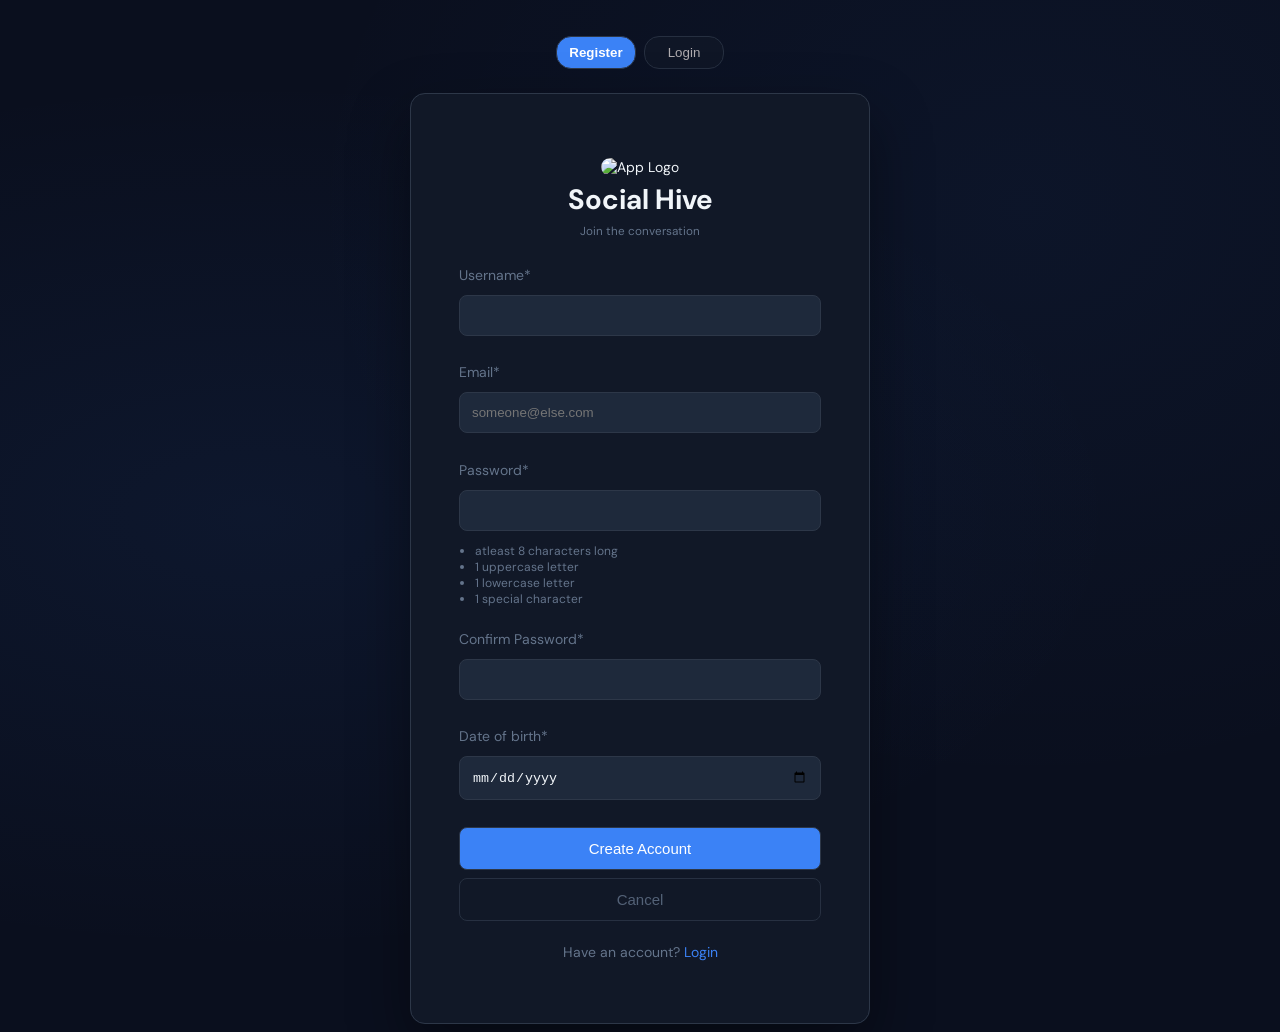
==== social-media-app/auth/register.html @ d266ca7d "so-far" ====
<!doctype html>
<html lang="en">
  <head>
    <meta charset="UTF-8" />
    <meta name="viewport" content="width=device-width, initial-scale=1.0" />
    <link rel="stylesheet" href="../css/style.css" />
    <title>Document</title>
  </head>
  <body>
    <main>
      <div class="register-login">
        <button class="active-page">Register</button>
        <a href="login.html"> <button class="inactive-page">Login</button></a>
      </div>
      <div class="registration-form">
        <form class="registration-form" id="registration-form">
          <fieldset>
            <div class="register-text-logo">
              <img
                class="fit-picture"
                src="/assets/images/bee-logo.png"
                alt="App Logo"
              />
              <h1>Social Hive</h1>
              <small>Join the conversation</small>
            </div>
            <label for="username">Username* </label>
            <input
              type="text"
              id="username"
              name="username"
              aria-required="true"
              required
            />
            <span id="username-error"></span>
            <label for="email">Email* </label>
            <input
              type="email"
              id="email"
              name="email"
              placeholder="someone@else.com"
              aria-required="true"
              required
            />
            <span id="email-error"></span>
            <label for="password">Password* </label>
            <div class="password-with-requirements">
              <input
                type="password"
                id="password"
                name="password"
                aria-required="true"
                required
              />
              <span id="password-error"></span>
              <ul>
                <li>atleast 8 characters long</li>
                <li>1 uppercase letter</li>
                <li>1 lowercase letter</li>
                <li>1 special character</li>
              </ul>
            </div>
            <label for="password-confirm">Confirm Password* </label>
            <input
              type="password"
              id="password-confirm"
              name="passwordConfirm"
              aria-required="true"
              required
            />
            <span id="password-confirm-error"></span>
            <label for="birth-date">Date of birth* </label>
            <input
              type="date"
              id="birth-date"
              name="birthDate"
              aria-required="true"
              required
            />
            <span id="birth-date-error"></span>
            <div class="register-buttons-question">
              <button type="submit" class="create-button">
                Create Account
              </button>
              <button type="reset" class="cancel-button">Cancel</button>
              <p>
                Have an account?
                <a href="login.html">Login</a>
              </p>
            </div>
          </fieldset>
        </form>
      </div>
    </main>
    <script src="/utils/storage.js"></script>
    <script src="/auth/auth.js"></script>
  </body>
</html>
---- social-media-app/css/style.css ----
@import url("https://fonts.googleapis.com/css2?family=DM+Sans:wght@300;400;500;600&display=swap");

:root {
    --bg-primary : #0a0f1e;
    --bg-surface: #111827;
    --bg-input: #1e293b;
    --accent: #3b82f6;
    --accent-hover: #2563eb;
    --text-primary: #f1f5f9;
    --text-muted: #64748b;
    --border: #2d3748;
    --error: #ef4444;
    --radius: 8px;
}

@keyframes fadeUp {
    from { opacity: 0; transform: translateY(16px);}
    to {opacity: 1; transform: translateY(0);}

}

body {
    background: var(--bg-primary);
    background-image: radial-gradient(ellipse at 20% 50%, rgba(59, 130, 246, 0.07) 0%, transparent 60%),
                      radial-gradient(ellipse at 80% 20%, rgba(59, 130, 246, 0.05) 0%, transparent 50%);
    min-height: 100vh;
    font-size: 14px;
}

main {
    padding: 1rem 3rem 0rem 3rem;
    margin: 1rem 22rem 0rem 22rem;
    font-family: 'DM Sans', sans-serif;
    color: var(--text-primary);
}

#registration-form > fieldset , #login-form > fieldset{
    display: flex;
    flex-direction: column;
    padding: 3rem;
    padding-top: 3rem;
    padding-bottom: 3rem;
    gap: 0.7rem;
    box-sizing: border-box;
    border: 1px solid var(--border);
    border-radius: 15px;
    box-shadow: 0 25px 60px rgba(0, 0, 0, 0.4);
    background-color: var(--bg-surface);
    animation: fadeUp 0.5s ease forwards;
}

fieldset label {
    color: var(--text-muted);
}

fieldset input, .password-with-requirements input {
    width: 100%;
    padding: 0.75rem 0.75rem;
    box-sizing: border-box;
    background-color: var(--bg-input);
    border: 1px solid var(--border);
    border-radius: var(--radius);
    color: var(--text-primary);
}

.password-with-requirements {
    width: 100%;
}


.password-with-requirements ul {
    width: 100%;
    padding-left: 1rem;
    color: var(--text-muted);
    font-size: 12px;
}

.register-text-logo h1, .login-text-logo h1{
    margin: 0;
}

.register-text-logo small, .login-text-logo small{
    color: var(--text-muted);
}


.register-text-logo img, .login-text-logo img{
    max-height: 70px;
    border-radius: 10px;
}

.register-text-logo, .login-text-logo{
    display: flex;
    flex-direction: column;
    align-items: center;
    gap: 0.3rem;  
    padding: 1rem;
}

.register-buttons-question, .login-button-question {
    width: 100%;
    display: flex;
    flex-direction: column;
    align-items: center;
    gap: 0.5rem;
}
.register-buttons-question p, .login-button-question > p {
   color: var(--text-muted);
}

.register-buttons-question a, .login-button-question a {
    color: var(--accent);
    text-decoration: none;
}

.register-buttons-question > button , #login-button{
    width: 100%;
    border-radius: var(--radius);
    font-size: 15px;
    padding-top: 0.75rem;
    padding-bottom: 0.75rem;
    transition: background-color 0.4s, border-color 0.4s, color 0.4s;
}


.create-button, #login-button {
    color: white;
    font-weight: 500;
    background-color: var(--accent);
    border: 1px solid var(--border);
}

.create-button:hover {
    background-color: var(--accent-hover);
}


.cancel-button {
    color: var(--text-muted);
    font-weight: 200;
    opacity: 80%;
    background-color: var(--bg-surface);
    border: 1px solid var(--border);
}

.cancel-button:hover {
    color: white;
    border-color: white;
}

.register-login {
    display: flex;
    justify-content: center;
}

.register-login button {
    width: 5rem;
    padding: 0.5rem;
    margin: 0.25rem;
    margin-bottom: 1.5rem;
    border: 1px solid var(--border);
    border-radius: 15px;
}

.active-page {
    color: white;
    font-weight: 600;
    background-color: var(--accent);
    box-sizing: border-box;
    border: 1px solid var(--accent);
    border-color: white;
}

.inactive-page {
    color: rgb(216, 210, 210);
    font-weight: 300;
    opacity: 80%;
    background-color: var(--bg-surface);
    box-sizing: border-box;
}

span[id$="-error"] {
    display: block;
    margin-top: 0.3rem;
    font-size: 12px;
    color: var(--error);
}
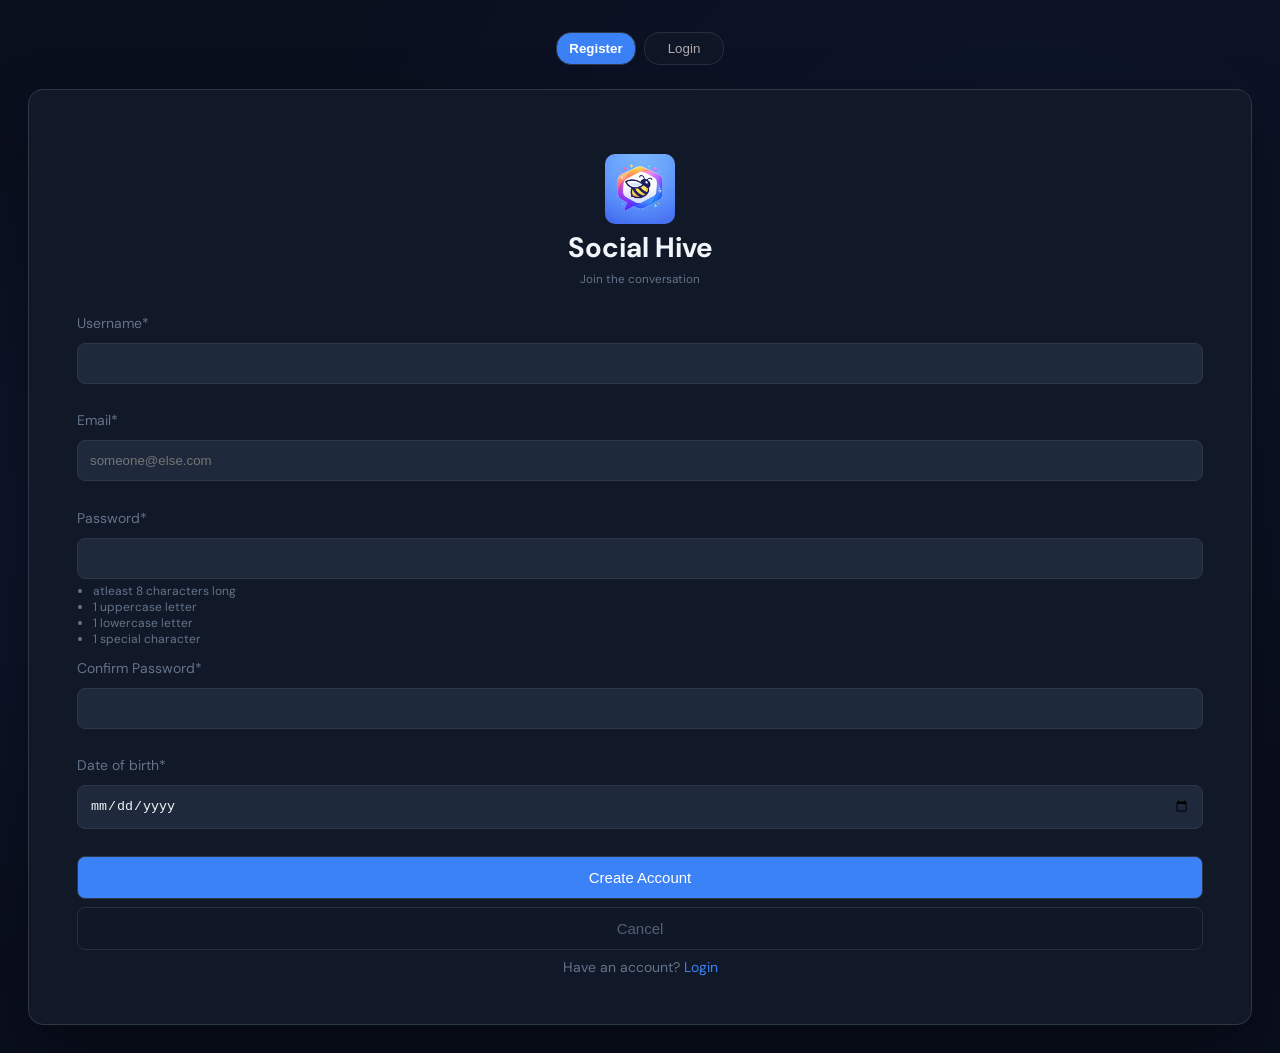
==== commit 2b9f0e3a: "profile UI done + profile.js done (update profile) + css updated" ====
--- a/social-media-app/auth/register.html
+++ b/social-media-app/auth/register.html
@@ -4,7 +4,7 @@
     <meta charset="UTF-8" />
     <meta name="viewport" content="width=device-width, initial-scale=1.0" />
     <link rel="stylesheet" href="../css/style.css" />
-    <title>Document</title>
+    <title>Register</title>
   </head>
   <body>
     <main>
@@ -18,7 +18,7 @@
             <div class="register-text-logo">
               <img
                 class="fit-picture"
-                src="/assets/images/bee-logo.png"
+                src="../assets/images/bee-logo.png"
                 alt="App Logo"
               />
               <h1>Social Hive</h1>
@@ -92,7 +92,7 @@
         </form>
       </div>
     </main>
-    <script src="/utils/storage.js"></script>
-    <script src="/auth/auth.js"></script>
+    <script src="../utils/storage.js"></script>
+    <script src="../auth/auth.js"></script>
   </body>
 </html>
--- a/social-media-app/css/style.css
+++ b/social-media-app/css/style.css
@@ -1,7 +1,7 @@
 @import url("https://fonts.googleapis.com/css2?family=DM+Sans:wght@300;400;500;600&display=swap");
 
 :root {
-    --bg-primary : #0a0f1e;
+    --bg-primary: #0a0f1e;
     --bg-surface: #111827;
     --bg-input: #1e293b;
     --accent: #3b82f6;
@@ -14,17 +14,31 @@
 }
 
 @keyframes fadeUp {
-    from { opacity: 0; transform: translateY(16px);}
-    to {opacity: 1; transform: translateY(0);}
-
+    from {
+        opacity: 0;
+        transform: translateY(16px);
+    }
+
+    to {
+        opacity: 1;
+        transform: translateY(0);
+    }
+
+}
+
+* {
+    margin: 0;
+    padding: 0;
+    box-sizing: border-box;
 }
 
 body {
     background: var(--bg-primary);
     background-image: radial-gradient(ellipse at 20% 50%, rgba(59, 130, 246, 0.07) 0%, transparent 60%),
-                      radial-gradient(ellipse at 80% 20%, rgba(59, 130, 246, 0.05) 0%, transparent 50%);
+        radial-gradient(ellipse at 80% 20%, rgba(59, 130, 246, 0.05) 0%, transparent 50%);
     min-height: 100vh;
     font-size: 14px;
+    padding: 0.75rem;
 }
 
 main {
@@ -34,7 +48,8 @@
     color: var(--text-primary);
 }
 
-#registration-form > fieldset , #login-form > fieldset{
+#registration-form>fieldset,
+#login-form>fieldset {
     display: flex;
     flex-direction: column;
     padding: 3rem;
@@ -53,7 +68,8 @@
     color: var(--text-muted);
 }
 
-fieldset input, .password-with-requirements input {
+fieldset input,
+.password-with-requirements input {
     width: 100%;
     padding: 0.75rem 0.75rem;
     box-sizing: border-box;
@@ -75,45 +91,57 @@
     font-size: 12px;
 }
 
-.register-text-logo h1, .login-text-logo h1{
+.register-text-logo h1,
+.login-text-logo h1 {
     margin: 0;
 }
 
-.register-text-logo small, .login-text-logo small{
-    color: var(--text-muted);
-}
-
-
-.register-text-logo img, .login-text-logo img{
+.register-text-logo small,
+.login-text-logo small,
+.welcome-container small,
+.welcome-container p {
+    color: var(--text-muted);
+}
+
+
+.register-text-logo img,
+.login-text-logo img {
     max-height: 70px;
     border-radius: 10px;
 }
 
-.register-text-logo, .login-text-logo{
-    display: flex;
-    flex-direction: column;
-    align-items: center;
-    gap: 0.3rem;  
+.register-text-logo,
+.login-text-logo {
+    display: flex;
+    flex-direction: column;
+    align-items: center;
+    gap: 0.3rem;
     padding: 1rem;
 }
 
-.register-buttons-question, .login-button-question {
+.register-buttons-question,
+.login-button-question {
     width: 100%;
     display: flex;
     flex-direction: column;
     align-items: center;
     gap: 0.5rem;
 }
-.register-buttons-question p, .login-button-question > p {
-   color: var(--text-muted);
-}
-
-.register-buttons-question a, .login-button-question a {
+
+.register-buttons-question p,
+.login-button-question>p {
+    color: var(--text-muted);
+}
+
+.register-buttons-question a,
+.login-button-question a {
     color: var(--accent);
     text-decoration: none;
 }
 
-.register-buttons-question > button , #login-button{
+.register-buttons-question>button,
+#login-button,
+#allset-button {
     width: 100%;
     border-radius: var(--radius);
     font-size: 15px;
@@ -123,14 +151,18 @@
 }
 
 
-.create-button, #login-button {
+.create-button,
+#login-button,
+#allset-button {
     color: white;
     font-weight: 500;
     background-color: var(--accent);
     border: 1px solid var(--border);
 }
 
-.create-button:hover {
+.create-button:hover,
+#login-button:hover,
+#allset-button:hover {
     background-color: var(--accent-hover);
 }
 
@@ -186,3 +218,851 @@
     color: var(--error);
 }
 
+.welcome-main {
+    margin: 4rem auto;
+    max-width: 420px;
+    padding: 2rem 2rem;
+}
+
+.welcome-container {
+    display: flex;
+    flex-direction: column;
+    align-items: center;
+    padding: 3rem;
+    padding-top: 3rem;
+    gap: 0.7rem;
+    box-sizing: border-box;
+    border: 1px solid var(--border);
+    border-radius: 15px;
+    box-shadow: 0 25px 60px rgba(0, 0, 0, 0.4);
+    background-color: var(--bg-surface);
+    animation: fadeUp 0.5s ease forwards;
+    margin-top: 2rem;
+    margin-bottom: 2rem;
+}
+
+.welcome-container h2 {
+    margin: 0;
+}
+
+
+.welcome-container p {
+    margin: 0;
+}
+
+
+.photo-wrapper {
+    position: relative;
+    width: 6rem;
+    height: 6rem;
+}
+
+#profile-photo {
+    width: 100%;
+    height: 100%;
+    border-radius: 50%;
+    object-fit: cover;
+    border: 2px solid var(--border);
+    display: block;
+}
+
+#set-profile-photo {
+    position: absolute;
+    bottom: 0;
+    right: 0;
+    width: 1.75rem;
+    height: 1.75rem;
+    color: white;
+    font-size: 20px;
+    font-weight: 500;
+    border-radius: 50%;
+    border: 1px solid black;
+    background-color: var(--accent);
+}
+
+
+
+/* Feed page*/
+
+.feed-main {
+    display: flex;
+    flex-direction: column;
+}
+
+.create-post {
+    background: #0f1a36;
+    border-radius: 20px;
+    padding: 1rem;
+    margin: 1rem;
+    border: 1px solid rgba(255, 255, 255, 0.05);
+}
+
+.top-row {
+    display: flex;
+    align-items: center;
+    gap: 0.75rem;
+}
+
+.avatar {
+    width: 42px;
+    height: 42px;
+    border-radius: 50%;
+    object-fit: cover;
+}
+
+.mind-input {
+    flex: 1;
+    background: transparent;
+    border: none;
+    outline: none;
+    resize: none;
+    color: #cbd5f5;
+    font-size: 0.95rem;
+    font-family: inherit;
+    padding-top: 0.3rem;
+}
+
+.mind-input::placeholder {
+    color: #7c89b6;
+}
+
+.bottom-row {
+    display: flex;
+    justify-content: space-between;
+    align-items: center;
+    margin-top: 0.9rem;
+    padding-top: 0.9rem;
+    border-top: 1px solid rgba(255, 255, 255, 0.06);
+}
+
+.image-icon {
+    color: #7c89b6;
+    font-size: 1.1rem;
+    cursor: pointer;
+}
+
+.post-btn {
+    background: #3b82f6;
+    color: white;
+    border: none;
+    border-radius: 999px;
+    padding: 0.5rem 1.3rem;
+    font-size: 0.9rem;
+    cursor: pointer;
+}
+
+.posts-feed {
+    margin: 1rem;
+}
+
+.post-card {
+    background: #0f1a36;
+    border-radius: 20px;
+    border: 1px solid rgba(255, 255, 255, 0.05);
+    overflow: hidden;
+    margin-bottom: 1rem;
+}
+
+.post-header {
+    display: flex;
+    justify-content: space-between;
+    align-items: flex-start;
+    padding: 1rem 1rem 0.75rem 1rem;
+}
+
+.post-user-info {
+    display: flex;
+    align-items: center;
+    gap: 0.75rem;
+}
+
+.post-avatar {
+    width: 46px;
+    height: 46px;
+    border-radius: 50%;
+    object-fit: cover;
+    flex-shrink: 0;
+}
+
+.post-meta {
+    display: flex;
+    flex-direction: column;
+}
+
+.post-name {
+    margin: 0;
+    color: white;
+    font-size: 1rem;
+    font-weight: 600;
+}
+
+.post-time {
+    margin: 0.2rem 0 0 0;
+    color: #7c89b6;
+    font-size: 0.85rem;
+}
+
+.delete-btn {
+    background: transparent;
+    border: none;
+    color: #7c89b6;
+    font-size: 1rem;
+    cursor: pointer;
+    padding: 0.25rem;
+}
+
+.post-body {
+    padding: 0 1rem 1rem 1rem;
+}
+
+.post-body p {
+    margin: 0;
+    color: white;
+    font-size: 0.98rem;
+    line-height: 1.6;
+}
+
+.post-actions {
+    display: flex;
+    gap: 1rem;
+    padding: 0.9rem 1rem;
+    border-top: 1px solid rgba(255, 255, 255, 0.05);
+}
+
+.action-btn {
+    background: transparent;
+    border: none;
+    color: #7c89b6;
+    font-size: 1.15rem;
+    cursor: pointer;
+    padding: 0;
+}
+
+
+/* Explore page*/
+
+.explore-page {
+    max-width: 800px;
+    margin: 2rem auto;
+    padding: 0 1rem 4rem;
+    color: var(--text-primary);
+}
+
+.explore-header {
+    margin-bottom: 1.5rem;
+}
+
+.explore-header h1 {
+    margin: 0;
+    font-size: 2rem;
+    color: var(--text-primary);
+}
+
+.explore-header p {
+    margin-top: 0.35rem;
+    color: var(--text-muted);
+    font-size: 0.95rem;
+}
+
+.explore-search {
+    margin-bottom: 1.5rem;
+}
+
+.explore-search input {
+    width: 100%;
+    padding: 0.9rem 1rem;
+    border-radius: var(--radius);
+    border: 1px solid var(--border);
+    background-color: var(--bg-input);
+    color: var(--text-primary);
+    font-size: 1rem;
+    outline: none;
+    box-sizing: border-box;
+}
+
+.explore-search input::placeholder {
+    color: var(--text-muted);
+}
+
+.explore-search input:focus {
+    border-color: var(--accent);
+}
+
+.users-list {
+    display: flex;
+    flex-direction: column;
+    gap: 1rem;
+}
+
+.user-card {
+    display: flex;
+    justify-content: space-between;
+    align-items: center;
+    gap: 1rem;
+    background-color: var(--bg-surface);
+    border: 1px solid var(--border);
+    border-radius: 16px;
+    padding: 1rem;
+}
+
+.user-card-left {
+    display: flex;
+    align-items: center;
+    gap: 0.9rem;
+    min-width: 0;
+}
+
+.user-avatar {
+    width: 60px;
+    height: 60px;
+    border-radius: 50%;
+    object-fit: cover;
+    flex-shrink: 0;
+}
+
+.user-info {
+    min-width: 0;
+}
+
+.user-name {
+    margin: 0;
+    font-size: 1rem;
+    font-weight: 700;
+    color: var(--text-primary);
+}
+
+.user-bio {
+    margin: 0.35rem 0 0;
+    color: var(--text-muted);
+    font-size: 0.92rem;
+    line-height: 1.4;
+}
+
+.follow-btn {
+    border: none;
+    border-radius: 999px;
+    padding: 0.75rem 1.2rem;
+    font-size: 0.95rem;
+    font-weight: 600;
+    cursor: pointer;
+    transition: 0.2s ease;
+    min-width: 110px;
+}
+
+.follow-btn.follow {
+    background-color: var(--accent);
+    color: var(--text-primary);
+}
+
+.follow-btn.follow:hover {
+    background-color: var(--accent-hover);
+}
+
+.follow-btn.following {
+    background-color: transparent;
+    color: var(--text-primary);
+    border: 1px solid var(--border);
+}
+
+.follow-btn.following:hover {
+    border-color: var(--error);
+    color: var(--error);
+}
+
+.nav-item i {
+    font-size: 1.2rem;
+    margin-bottom: 0.2rem;
+}
+
+.nav-item.active {
+    color: #3b82f6;
+}
+
+.post-image {
+    width: 100%;
+    border-radius: 10px;
+    margin-top: 10px;
+}
+
+/* Profile Page */
+
+.profile-page {
+    margin: auto;
+    padding: 1rem;
+    color: var(--text-primary);
+}
+
+.card {
+    background: rgba(17, 24, 39, 0.95);
+    border: 1px solid var(--border);
+    border-radius: var(--radius);
+    box-shadow: 0 25px 60px rgba(0, 0, 0, 0.28);
+    animation: fadeUp 0.45s ease forwards;
+}
+
+.profile-page {
+    display: grid;
+    gap: 1rem;
+}
+
+.profile-hero {
+    display: grid;
+    grid-template-columns: 1fr;
+    justify-items: center;
+    text-align: center;
+    padding: 1.25rem 1rem 1.1rem;
+    gap: 1.5rem;
+}
+
+.profile-hero-left {
+    display: flex;
+    justify-content: center;
+    width: 100%;
+}
+
+.profile-avatar-large {
+    width: 104px;
+    height: 104px;
+    object-fit: cover;
+    border-radius: 50%;
+    border: 3px solid var(--border);
+    background: var(--bg-input);
+}
+
+.profile-hero-right {
+    width: 100%;
+    display: flex;
+    flex-direction: column;
+    align-items: center;
+    gap: 0.85rem;
+}
+
+.profile-title-row {
+    width: 100%;
+    display: flex;
+    flex-direction: column;
+    align-items: center;
+    gap: 0.85rem;
+}
+
+.profile-title-row h1 {
+    font-size: 1.45rem;
+    line-height: 1.2;
+}
+
+.profile-bio {
+    font-size: 0.96rem;
+    line-height: 1.6;
+    margin: 0 auto;
+}
+
+.profile-header-actions {
+    width: 100%;
+    display: flex;
+    flex-direction: column;
+    gap: 0.65rem;
+    align-items: center;
+}
+
+.profile-stats {
+    width: 100%;
+    display: grid;
+    grid-template-columns: repeat(3, 1fr);
+    gap: 0.65rem;
+}
+
+.stat-box {
+    padding: 0.8rem 0.5rem;
+    border-radius: 12px;
+    gap: 0.5rem;
+    display: flex;
+    flex-direction: column;
+    align-items: center;
+    justify-content: center;
+    background: var(--bg-input);
+    border: 1px solid var(--border);
+    color: var(--text-primary);
+}
+
+.edit-btn,
+.logout-btn,
+.cancel-btn,
+.submit-btn {
+    border-radius: 12px;
+    padding: 0.5rem 0.75rem;
+    border: 1px solid var(--border);
+    cursor: pointer;
+    transition: 0.25s ease;
+    display: inline-flex;
+    align-items: center;
+    gap: 0.5rem;
+}
+
+.edit-btn, .submit-btn {
+    border-color: var(--accent);
+    background: var(--accent);
+    color: white;
+}
+
+.edit-btn:hover, .submit-btn:hover {
+    background: var(--accent-hover);
+}
+
+.logout-btn, .cancel-btn {
+    background: var(--bg-input);
+    color: var(--text-primary);
+}
+
+.logout-btn:hover, .cancel-btn:hover {
+    border-color: #4b5563;
+}
+
+.stat-box span {
+    font-size: 1.25rem;
+    font-weight: 700;
+}
+
+.stat-box small {
+    color: var(--text-muted);
+}
+
+.profile-posts-section {
+    padding: 1.25rem;
+}
+
+.section-header {
+    margin-bottom: 0.5rem;
+}
+.section-header h2 {
+    margin-bottom: 0.2rem;
+}
+
+.section-header p {
+    color: var(--text-muted);
+}
+
+.profile-posts-list {
+    display: grid;
+    gap: 1rem;
+}
+
+.profile-post-card {
+    background: var(--bg-input);
+    border: 1px solid var(--border);
+    border-radius: var(--radius);
+    padding: 1rem;
+    display: grid;
+    gap: 0.9rem;
+}
+
+.profile-post-top {
+    display: flex;
+    align-items: center;
+    justify-content: space-between;
+    gap: 1rem;
+}
+
+.profile-post-user {
+    display: flex;
+    align-items: center;
+    gap: 0.9rem;
+}
+
+.profile-post-user h3 {
+    font-size: 1rem;
+    margin-bottom: 0.2rem;
+}
+
+.profile-post-user p {
+    color: var(--text-muted);
+    font-size: 0.85rem;
+}
+
+.mini-avatar {
+    width: 44px;
+    height: 44px;
+    border-radius: 50%;
+    object-fit: cover;
+    border: 1px solid var(--border);
+    background: var(--bg-surface);
+}
+
+.delete-own-post-btn,
+.icon-btn {
+    border: 1px solid var(--border);
+    background: transparent;
+    color: var(--text-muted);
+    width: 42px;
+    height: 42px;
+    border-radius: 12px;
+    cursor: pointer;
+    transition: 0.25s ease;
+}
+
+.delete-own-post-btn:hover,
+.icon-btn:hover {
+    color: white;
+    border-color: #4b5563;
+}
+
+.profile-post-body p {
+    line-height: 1.7;
+    white-space: pre-wrap;
+    word-break: break-word;
+}
+
+.profile-post-image-wrap {
+    margin-top: 0.85rem;
+}
+
+.profile-post-image {
+    width: 100%;
+    max-height: 420px;
+    object-fit: cover;
+    border-radius: var(--radius);
+    border: 1px solid var(--border);
+}
+
+.profile-post-meta {
+    display: flex;
+    gap: 1rem;
+    flex-wrap: wrap;
+    color: var(--text-muted);
+}
+
+.empty-state-card {
+    background: var(--bg-input);
+    border: 1px dashed var(--border);
+    border-radius: 16px;
+    padding: 2rem 1rem;
+    text-align: center;
+    color: var(--text-muted);
+}
+
+.empty-state-card i {
+    font-size: 1.5rem;
+    margin-bottom: 0.75rem;
+    color: var(--accent);
+}
+
+/* Modal*/
+
+.modal-overlay {
+    position: fixed;
+    inset: 0;
+    background: rgba(2, 6, 23, 0.7);
+    display: flex;
+    align-items: center;
+    justify-content: center;
+    padding: 1rem;
+    z-index: 50;
+    font-family: 'DM Sans', sans-serif;
+}
+
+.hidden {
+    display: none;
+}
+
+.modal-card {
+    width: min(100%, 520px);
+    background: var(--bg-surface);
+    border: 1px solid var(--border);
+    border-radius: var(--radius);
+    box-shadow: 0 25px 60px rgba(0, 0, 0, 0.4);
+    padding: 1.5rem;
+    animation: fadeUp 0.25s ease forwards;
+}
+
+.modal-header {
+    color: var(--text-primary);
+    display: flex;
+    align-items: center;
+    justify-content: space-between;
+    margin-bottom: 1rem;
+}
+
+.edit-profile-form {
+    display: grid;
+    gap: 0.85rem;
+}
+
+.edit-profile-form label {
+    color: var(--text-muted);
+    font-weight: 800;
+    font-size: 0.9rem;
+}
+
+.edit-profile-form textarea,
+.edit-profile-form input[type="file"] {
+    width: 100%;
+    padding: 0.9rem;
+    border-radius: var(--radius);
+    border: 1px solid var(--border);
+    background: var(--bg-input);
+    color: var(--text-primary);
+    font-family: 'DM Sans', sans-serif;
+}
+
+.modal-preview-wrap {
+    display: flex;
+    justify-content: center;
+    margin-top: 0.4rem;
+}
+
+.edit-preview-image {
+    width: 110px;
+    height: 110px;
+    object-fit: cover;
+    border-radius: 50%;
+    border: 2px solid var(--border);
+    background: var(--bg-input);
+}
+
+.modal-actions {
+    display: flex;
+    justify-content: flex-end;
+    gap: 0.75rem;
+    margin-top: 0.4rem;
+}
+
+/* Bottom nav */
+
+.bottom-nav {
+    font-family: 'DM Sans', sans-serif;
+    position: fixed;
+    bottom: 0;
+    left: 0;
+    width: 100%;
+    background: #0f1a36;
+    border-top: 1px solid rgba(255, 255, 255, 0.05);
+    display: flex;
+    justify-content: space-around;
+    align-items: center;
+    padding: 0.6rem 0;
+}
+
+.nav-item {
+    text-decoration: none;
+    color: var(--text-muted);
+    display: flex;
+    flex-direction: column;
+    align-items: center;
+    gap: 0.3rem;
+    padding: 0.75rem 1.35rem;
+    border-radius: var(--radius);
+    transition: 0.25s ease;
+}
+
+.nav-item:hover {
+    color: white;
+    background: rgba(59, 130, 246, 0.08);
+}
+
+.nav-item.active {
+    color: white;
+    background: rgba(59, 130, 246, 0.16);
+    border: 1px solid rgba(59, 130, 246, 0.24);
+}
+
+@media (min-width: 768px) {
+    main {
+        margin: 0;
+        padding: 1rem;
+    }
+
+    .profile-page {
+        max-width: 980px;
+        margin: 0 auto 90px auto;
+        padding: 1rem;
+        font-family: 'DM Sans', sans-serif;
+        color: var(--text-primary);
+    }
+
+    .profile-hero {
+        grid-template-columns: 150px 1fr;
+        text-align: left;
+        justify-items: stretch;
+        padding: 1.25rem;
+        gap: 1.25rem;
+    }
+
+    .profile-avatar-large {
+        width: 130px;
+        height: 130px;
+    }
+
+    .profile-hero-right {
+        align-items: flex-start;
+    }
+
+    .profile-title-row {
+        display: flex;
+        flex-direction: row;
+        justify-content: space-between;
+        align-items: flex-start;
+    }
+
+    .profile-header-actions {
+        flex-direction: row;
+        width: auto;
+    }
+
+   .edit-btn, .logout-btn {
+        width: auto;
+    }
+
+    .profile-title-row h1 {
+        font-size: 1.8rem;
+    }
+
+    .profile-bio {
+        margin: 0;
+        max-width: 100%;
+    }
+
+    .profile-stats {
+        grid-template-columns: repeat(3, minmax(90px, 1fr));
+        gap: 0.85rem;
+    }
+}
+
+
+@media (max-width: 768px) {
+    main {
+        margin: 1rem;
+    }
+
+    .welcome-main {
+        margin: 4rem auto;
+        padding: 1rem;
+    }
+}
+
+@media (max-width: 480px) {
+    body {
+        background-color: var(--bg-surface);
+    }
+
+    main {
+        margin: 0;
+        padding: 0rem 0.25rem 0rem 0.25rem;
+    }
+
+    .welcome-main {
+        margin: 6rem auto;
+        padding: 4rem 1rem;
+    }
+
+    .register-login {
+        background-color: var(--bg-surface);
+        padding: 0.75rem;
+        width: 100%;
+    }
+
+    #registration-form>fieldset,
+    #login-form>fieldset {
+        padding-left: 2rem;
+        padding-right: 2rem;
+    }
+
+}
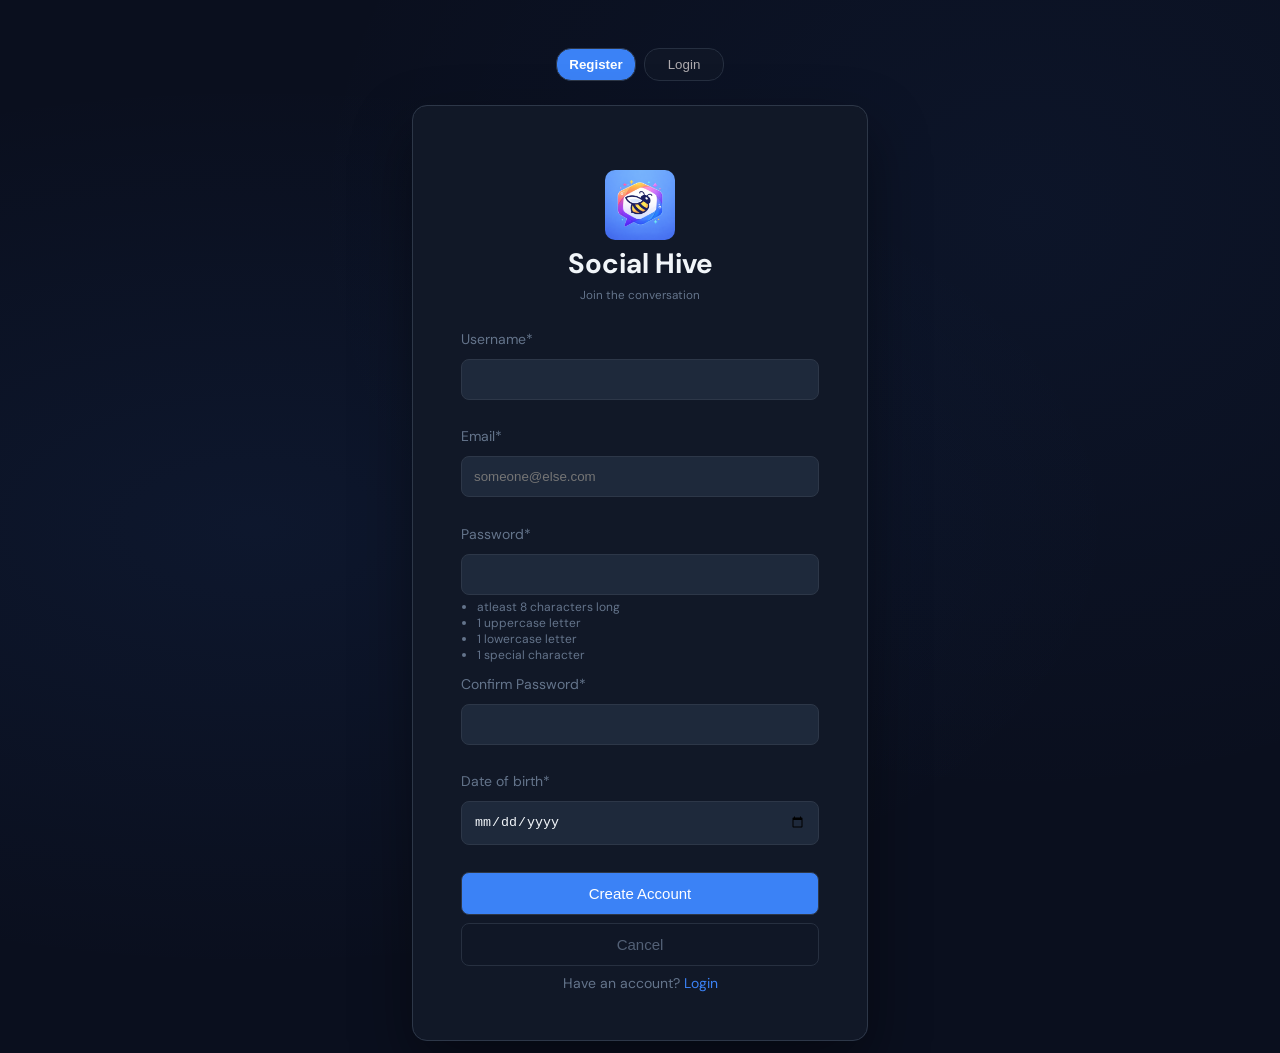
==== commit f6bf8e7d: "Finished Post details page and adding comments" ====
--- a/social-media-app/auth/register.html
+++ b/social-media-app/auth/register.html
@@ -4,7 +4,7 @@
     <meta charset="UTF-8" />
     <meta name="viewport" content="width=device-width, initial-scale=1.0" />
     <link rel="stylesheet" href="../css/style.css" />
-    <title>Register</title>
+    <title>Document</title>
   </head>
   <body>
     <main>
@@ -93,6 +93,6 @@
       </div>
     </main>
     <script src="../utils/storage.js"></script>
-    <script src="../auth/auth.js"></script>
+    <script src="./auth.js"></script>
   </body>
 </html>
--- a/social-media-app/css/style.css
+++ b/social-media-app/css/style.css
@@ -1,7 +1,7 @@
 @import url("https://fonts.googleapis.com/css2?family=DM+Sans:wght@300;400;500;600&display=swap");
 
 :root {
-    --bg-primary: #0a0f1e;
+    --bg-primary : #0a0f1e;
     --bg-surface: #111827;
     --bg-input: #1e293b;
     --accent: #3b82f6;
@@ -14,15 +14,8 @@
 }
 
 @keyframes fadeUp {
-    from {
-        opacity: 0;
-        transform: translateY(16px);
-    }
-
-    to {
-        opacity: 1;
-        transform: translateY(0);
-    }
+    from { opacity: 0; transform: translateY(16px);}
+    to {opacity: 1; transform: translateY(0);}
 
 }
 
@@ -35,7 +28,7 @@
 body {
     background: var(--bg-primary);
     background-image: radial-gradient(ellipse at 20% 50%, rgba(59, 130, 246, 0.07) 0%, transparent 60%),
-        radial-gradient(ellipse at 80% 20%, rgba(59, 130, 246, 0.05) 0%, transparent 50%);
+                      radial-gradient(ellipse at 80% 20%, rgba(59, 130, 246, 0.05) 0%, transparent 50%);
     min-height: 100vh;
     font-size: 14px;
     padding: 0.75rem;
@@ -48,8 +41,7 @@
     color: var(--text-primary);
 }
 
-#registration-form>fieldset,
-#login-form>fieldset {
+#registration-form > fieldset , #login-form > fieldset{
     display: flex;
     flex-direction: column;
     padding: 3rem;
@@ -68,8 +60,7 @@
     color: var(--text-muted);
 }
 
-fieldset input,
-.password-with-requirements input {
+fieldset input, .password-with-requirements input {
     width: 100%;
     padding: 0.75rem 0.75rem;
     box-sizing: border-box;
@@ -91,57 +82,45 @@
     font-size: 12px;
 }
 
-.register-text-logo h1,
-.login-text-logo h1 {
+.register-text-logo h1, .login-text-logo h1{
     margin: 0;
 }
 
-.register-text-logo small,
-.login-text-logo small,
-.welcome-container small,
-.welcome-container p {
+.register-text-logo small, .login-text-logo small, .welcome-container small, .welcome-container p{
     color: var(--text-muted);
 }
 
 
-.register-text-logo img,
-.login-text-logo img {
+.register-text-logo img, .login-text-logo img{
     max-height: 70px;
     border-radius: 10px;
 }
 
-.register-text-logo,
-.login-text-logo {
+.register-text-logo, .login-text-logo{
     display: flex;
     flex-direction: column;
     align-items: center;
-    gap: 0.3rem;
+    gap: 0.3rem;  
     padding: 1rem;
 }
 
-.register-buttons-question,
-.login-button-question {
+.register-buttons-question, .login-button-question {
     width: 100%;
     display: flex;
     flex-direction: column;
     align-items: center;
     gap: 0.5rem;
 }
-
-.register-buttons-question p,
-.login-button-question>p {
-    color: var(--text-muted);
-}
-
-.register-buttons-question a,
-.login-button-question a {
+.register-buttons-question p, .login-button-question > p {
+   color: var(--text-muted);
+}
+
+.register-buttons-question a, .login-button-question a {
     color: var(--accent);
     text-decoration: none;
 }
 
-.register-buttons-question>button,
-#login-button,
-#allset-button {
+.register-buttons-question > button , #login-button, #allset-button{
     width: 100%;
     border-radius: var(--radius);
     font-size: 15px;
@@ -151,18 +130,14 @@
 }
 
 
-.create-button,
-#login-button,
-#allset-button {
+.create-button, #login-button, #allset-button {
     color: white;
     font-weight: 500;
     background-color: var(--accent);
     border: 1px solid var(--border);
 }
 
-.create-button:hover,
-#login-button:hover,
-#allset-button:hover {
+.create-button:hover, #login-button:hover, #allset-button:hover {
     background-color: var(--accent-hover);
 }
 
@@ -284,158 +259,191 @@
 
 /* Feed page*/
 
-.feed-main {
+.feed-main{
     display: flex;
     flex-direction: column;
 }
-
 .create-post {
-    background: #0f1a36;
-    border-radius: 20px;
-    padding: 1rem;
-    margin: 1rem;
-    border: 1px solid rgba(255, 255, 255, 0.05);
+  background: #0f1a36;
+  border-radius: 20px;
+  padding: 1rem;
+  margin: 1rem;
+  border: 1px solid rgba(255, 255, 255, 0.05);
 }
 
 .top-row {
-    display: flex;
-    align-items: center;
-    gap: 0.75rem;
+  display: flex;
+  align-items: center;
+  gap: 0.75rem;
 }
 
 .avatar {
-    width: 42px;
-    height: 42px;
-    border-radius: 50%;
-    object-fit: cover;
+  width: 42px;
+  height: 42px;
+  border-radius: 50%;
+  object-fit: cover;
 }
 
 .mind-input {
-    flex: 1;
-    background: transparent;
-    border: none;
-    outline: none;
-    resize: none;
-    color: #cbd5f5;
-    font-size: 0.95rem;
-    font-family: inherit;
-    padding-top: 0.3rem;
+  flex: 1;
+  background: transparent;
+  border: none;
+  outline: none;
+  resize: none;
+  color: #cbd5f5;
+  font-size: 0.95rem;
+  font-family: inherit;
+  padding-top: 0.3rem;
 }
 
 .mind-input::placeholder {
-    color: #7c89b6;
+  color: #7c89b6;
 }
 
 .bottom-row {
-    display: flex;
-    justify-content: space-between;
-    align-items: center;
-    margin-top: 0.9rem;
-    padding-top: 0.9rem;
-    border-top: 1px solid rgba(255, 255, 255, 0.06);
+  display: flex;
+  justify-content: space-between;
+  align-items: center;
+  margin-top: 0.9rem;
+  padding-top: 0.9rem;
+  border-top: 1px solid rgba(255, 255, 255, 0.06);
 }
 
 .image-icon {
-    color: #7c89b6;
-    font-size: 1.1rem;
-    cursor: pointer;
+  color: #7c89b6;
+  font-size: 1.1rem;
+  cursor: pointer;
 }
 
 .post-btn {
-    background: #3b82f6;
-    color: white;
-    border: none;
-    border-radius: 999px;
-    padding: 0.5rem 1.3rem;
-    font-size: 0.9rem;
-    cursor: pointer;
+  background: #3b82f6;
+  color: white;
+  border: none;
+  border-radius: 999px;
+  padding: 0.5rem 1.3rem;
+  font-size: 0.9rem;
+  cursor: pointer;
 }
 
 .posts-feed {
-    margin: 1rem;
+  margin: 1rem;
 }
 
 .post-card {
-    background: #0f1a36;
-    border-radius: 20px;
-    border: 1px solid rgba(255, 255, 255, 0.05);
-    overflow: hidden;
-    margin-bottom: 1rem;
+  background: #0f1a36;
+  border-radius: 20px;
+  border: 1px solid rgba(255, 255, 255, 0.05);
+  overflow: hidden;
+  margin-bottom: 1rem;
 }
 
 .post-header {
-    display: flex;
-    justify-content: space-between;
-    align-items: flex-start;
-    padding: 1rem 1rem 0.75rem 1rem;
+  display: flex;
+  justify-content: space-between;
+  align-items: flex-start;
+  padding: 1rem 1rem 0.75rem 1rem;
 }
 
 .post-user-info {
-    display: flex;
-    align-items: center;
-    gap: 0.75rem;
+  display: flex;
+  align-items: center;
+  gap: 0.75rem;
 }
 
 .post-avatar {
-    width: 46px;
-    height: 46px;
-    border-radius: 50%;
-    object-fit: cover;
-    flex-shrink: 0;
+  width: 46px;
+  height: 46px;
+  border-radius: 50%;
+  object-fit: cover;
+  flex-shrink: 0;
 }
 
 .post-meta {
-    display: flex;
-    flex-direction: column;
+  display: flex;
+  flex-direction: column;
 }
 
 .post-name {
-    margin: 0;
-    color: white;
-    font-size: 1rem;
-    font-weight: 600;
+  margin: 0;
+  color: white;
+  font-size: 1rem;
+  font-weight: 600;
 }
 
 .post-time {
-    margin: 0.2rem 0 0 0;
-    color: #7c89b6;
-    font-size: 0.85rem;
+  margin: 0.2rem 0 0 0;
+  color: #7c89b6;
+  font-size: 0.85rem;
 }
 
 .delete-btn {
-    background: transparent;
-    border: none;
-    color: #7c89b6;
-    font-size: 1rem;
-    cursor: pointer;
-    padding: 0.25rem;
+  background: transparent;
+  border: none;
+  color: #7c89b6;
+  font-size: 1rem;
+  cursor: pointer;
+  padding: 0.25rem;
 }
 
 .post-body {
-    padding: 0 1rem 1rem 1rem;
+  padding: 0 1rem 1rem 1rem;
 }
 
 .post-body p {
-    margin: 0;
-    color: white;
-    font-size: 0.98rem;
-    line-height: 1.6;
+  margin: 0;
+  color: white;
+  font-size: 0.98rem;
+  line-height: 1.6;
 }
 
 .post-actions {
-    display: flex;
-    gap: 1rem;
-    padding: 0.9rem 1rem;
-    border-top: 1px solid rgba(255, 255, 255, 0.05);
+  display: flex;
+  gap: 1rem;
+  padding: 0.9rem 1rem;
+  border-top: 1px solid rgba(255, 255, 255, 0.05);
 }
 
 .action-btn {
-    background: transparent;
-    border: none;
-    color: #7c89b6;
-    font-size: 1.15rem;
-    cursor: pointer;
-    padding: 0;
+  background: transparent;
+  border: none;
+  color: #7c89b6;
+  font-size: 1.15rem;
+  cursor: pointer;
+  padding: 0;
+}
+.bottom-nav {
+  position: fixed;
+  bottom: 0;
+  left: 0;
+  width: 100%;
+
+  background: #0f1a36;
+  border-top: 1px solid rgba(255, 255, 255, 0.05);
+
+  display: flex;
+  justify-content: space-around;
+  align-items: center;
+
+  padding: 0.6rem 0;
+}
+
+.nav-item {
+  display: flex;
+  flex-direction: column;
+  align-items: center;
+
+  text-decoration: none;
+  color: #7c89b6;
+  font-size: 0.75rem;
+}
+
+.nav-item i {
+  font-size: 1.2rem;
+  margin-bottom: 0.2rem;
+}
+
+.nav-item.active {
+  color: #3b82f6;
 }
 
 
@@ -570,465 +578,200 @@
 }
 
 .nav-item i {
-    font-size: 1.2rem;
-    margin-bottom: 0.2rem;
+  font-size: 1.2rem;
+  margin-bottom: 0.2rem;
 }
 
 .nav-item.active {
-    color: #3b82f6;
+  color: #3b82f6;
 }
 
 .post-image {
-    width: 100%;
-    border-radius: 10px;
-    margin-top: 10px;
-}
-
-/* Profile Page */
-
-.profile-page {
-    margin: auto;
-    padding: 1rem;
-    color: var(--text-primary);
-}
-
-.card {
-    background: rgba(17, 24, 39, 0.95);
-    border: 1px solid var(--border);
-    border-radius: var(--radius);
-    box-shadow: 0 25px 60px rgba(0, 0, 0, 0.28);
-    animation: fadeUp 0.45s ease forwards;
-}
-
-.profile-page {
-    display: grid;
-    gap: 1rem;
-}
-
-.profile-hero {
-    display: grid;
-    grid-template-columns: 1fr;
-    justify-items: center;
-    text-align: center;
-    padding: 1.25rem 1rem 1.1rem;
-    gap: 1.5rem;
-}
-
-.profile-hero-left {
-    display: flex;
-    justify-content: center;
-    width: 100%;
-}
-
-.profile-avatar-large {
-    width: 104px;
-    height: 104px;
-    object-fit: cover;
-    border-radius: 50%;
-    border: 3px solid var(--border);
-    background: var(--bg-input);
-}
-
-.profile-hero-right {
-    width: 100%;
+  width: 100%;
+  border-radius: 10px;
+  margin-top: 10px;
+}
+
+
+.post-page-main {
+    max-width: 800px;
+    margin: 2rem auto 5rem;
+    padding: 0 1rem 4rem;
+    color: var(--text-primary);
+    
+}
+
+.post-page-header {
     display: flex;
     flex-direction: column;
-    align-items: center;
-    gap: 0.85rem;
-}
-
-.profile-title-row {
-    width: 100%;
-    display: flex;
-    flex-direction: column;
-    align-items: center;
-    gap: 0.85rem;
-}
-
-.profile-title-row h1 {
-    font-size: 1.45rem;
-    line-height: 1.2;
-}
-
-.profile-bio {
-    font-size: 0.96rem;
-    line-height: 1.6;
-    margin: 0 auto;
-}
-
-.profile-header-actions {
-    width: 100%;
-    display: flex;
-    flex-direction: column;
-    gap: 0.65rem;
-    align-items: center;
-}
-
-.profile-stats {
-    width: 100%;
-    display: grid;
-    grid-template-columns: repeat(3, 1fr);
-    gap: 0.65rem;
-}
-
-.stat-box {
-    padding: 0.8rem 0.5rem;
-    border-radius: 12px;
-    gap: 0.5rem;
-    display: flex;
-    flex-direction: column;
-    align-items: center;
-    justify-content: center;
-    background: var(--bg-input);
-    border: 1px solid var(--border);
-    color: var(--text-primary);
-}
-
-.edit-btn,
-.logout-btn,
-.cancel-btn,
-.submit-btn {
-    border-radius: 12px;
-    padding: 0.5rem 0.75rem;
-    border: 1px solid var(--border);
-    cursor: pointer;
-    transition: 0.25s ease;
+    gap: 0.75rem;
+    margin-bottom: 1.5rem;
+}
+
+.back-link {
     display: inline-flex;
     align-items: center;
     gap: 0.5rem;
-}
-
-.edit-btn, .submit-btn {
+    color: var(--accent);
+    text-decoration: none;
+    font-size: 0.95rem;
+    width: fit-content;
+}
+
+.back-link:hover {
+    color: var(--accent-hover);
+}
+
+.single-post-section {
+    margin-bottom: 1.5rem;
+}
+
+.add-comment-section {
+    margin-bottom: 1.5rem;
+}
+
+.add-comment-section h2,
+.comment-section h2 {
+    margin-bottom: 0.8rem;
+    color: var(--text-primary);
+}
+
+.add-comment-box {
+    display: flex;
+    gap: 0.75rem;
+    align-items: center;
+    flex-wrap: wrap;
+}
+
+.comment-input {
+    flex: 1;
+    min-width: 220px;
+    padding: 0.85rem 1rem;
+    border-radius: var(--radius);
+    border: 1px solid var(--border);
+    background-color: var(--bg-input);
+    color: var(--text-primary);
+    font-size: 0.95rem;
+    outline: none;
+}
+
+.comment-input::placeholder {
+    color: var(--text-muted);
+}
+
+.comment-input:focus {
     border-color: var(--accent);
-    background: var(--accent);
-    color: white;
-}
-
-.edit-btn:hover, .submit-btn:hover {
-    background: var(--accent-hover);
-}
-
-.logout-btn, .cancel-btn {
-    background: var(--bg-input);
-    color: var(--text-primary);
-}
-
-.logout-btn:hover, .cancel-btn:hover {
-    border-color: #4b5563;
-}
-
-.stat-box span {
-    font-size: 1.25rem;
-    font-weight: 700;
-}
-
-.stat-box small {
-    color: var(--text-muted);
-}
-
-.profile-posts-section {
-    padding: 1.25rem;
-}
-
-.section-header {
-    margin-bottom: 0.5rem;
-}
-.section-header h2 {
-    margin-bottom: 0.2rem;
-}
-
-.section-header p {
-    color: var(--text-muted);
-}
-
-.profile-posts-list {
-    display: grid;
+}
+
+.comments-container {
+    display: flex;
+    flex-direction: column;
     gap: 1rem;
 }
 
-.profile-post-card {
-    background: var(--bg-input);
-    border: 1px solid var(--border);
-    border-radius: var(--radius);
+.comment-card {
+    background-color: #0f1a36;
+    border-radius: 16px;
+    border: 1px solid rgba(255, 255, 255, 0.05);
     padding: 1rem;
-    display: grid;
-    gap: 0.9rem;
-}
-
-.profile-post-top {
-    display: flex;
-    align-items: center;
+}
+
+.comment-header {
+    display: flex;
     justify-content: space-between;
+    align-items: flex-start;
     gap: 1rem;
-}
-
-.profile-post-user {
-    display: flex;
-    align-items: center;
-    gap: 0.9rem;
-}
-
-.profile-post-user h3 {
-    font-size: 1rem;
-    margin-bottom: 0.2rem;
-}
-
-.profile-post-user p {
-    color: var(--text-muted);
-    font-size: 0.85rem;
-}
-
-.mini-avatar {
-    width: 44px;
-    height: 44px;
+    margin-bottom: 0.75rem;
+}
+
+.comment-user-info {
+    display: flex;
+    align-items: flex-start;
+    gap: 0.75rem;
+    min-width: 0;
+}
+.comment-avatar {
+    width: 42px;
+    height: 42px;
     border-radius: 50%;
     object-fit: cover;
-    border: 1px solid var(--border);
-    background: var(--bg-surface);
-}
-
-.delete-own-post-btn,
-.icon-btn {
-    border: 1px solid var(--border);
-    background: transparent;
-    color: var(--text-muted);
-    width: 42px;
-    height: 42px;
-    border-radius: 12px;
-    cursor: pointer;
-    transition: 0.25s ease;
-}
-
-.delete-own-post-btn:hover,
-.icon-btn:hover {
-    color: white;
-    border-color: #4b5563;
-}
-
-.profile-post-body p {
-    line-height: 1.7;
-    white-space: pre-wrap;
-    word-break: break-word;
-}
-
-.profile-post-image-wrap {
-    margin-top: 0.85rem;
-}
-
-.profile-post-image {
-    width: 100%;
-    max-height: 420px;
-    object-fit: cover;
-    border-radius: var(--radius);
-    border: 1px solid var(--border);
-}
-
-.profile-post-meta {
-    display: flex;
-    gap: 1rem;
-    flex-wrap: wrap;
-    color: var(--text-muted);
-}
-
-.empty-state-card {
-    background: var(--bg-input);
-    border: 1px dashed var(--border);
-    border-radius: 16px;
-    padding: 2rem 1rem;
-    text-align: center;
-    color: var(--text-muted);
-}
-
-.empty-state-card i {
-    font-size: 1.5rem;
-    margin-bottom: 0.75rem;
-    color: var(--accent);
-}
-
-/* Modal*/
-
-.modal-overlay {
-    position: fixed;
-    inset: 0;
-    background: rgba(2, 6, 23, 0.7);
-    display: flex;
-    align-items: center;
-    justify-content: center;
-    padding: 1rem;
-    z-index: 50;
-    font-family: 'DM Sans', sans-serif;
-}
-
-.hidden {
-    display: none;
-}
-
-.modal-card {
-    width: min(100%, 520px);
-    background: var(--bg-surface);
-    border: 1px solid var(--border);
-    border-radius: var(--radius);
-    box-shadow: 0 25px 60px rgba(0, 0, 0, 0.4);
-    padding: 1.5rem;
-    animation: fadeUp 0.25s ease forwards;
-}
-
-.modal-header {
-    color: var(--text-primary);
-    display: flex;
-    align-items: center;
-    justify-content: space-between;
-    margin-bottom: 1rem;
-}
-
-.edit-profile-form {
-    display: grid;
-    gap: 0.85rem;
-}
-
-.edit-profile-form label {
-    color: var(--text-muted);
-    font-weight: 800;
-    font-size: 0.9rem;
-}
-
-.edit-profile-form textarea,
-.edit-profile-form input[type="file"] {
-    width: 100%;
-    padding: 0.9rem;
-    border-radius: var(--radius);
-    border: 1px solid var(--border);
-    background: var(--bg-input);
-    color: var(--text-primary);
-    font-family: 'DM Sans', sans-serif;
-}
-
-.modal-preview-wrap {
-    display: flex;
-    justify-content: center;
-    margin-top: 0.4rem;
-}
-
-.edit-preview-image {
-    width: 110px;
-    height: 110px;
-    object-fit: cover;
-    border-radius: 50%;
-    border: 2px solid var(--border);
-    background: var(--bg-input);
-}
-
-.modal-actions {
-    display: flex;
-    justify-content: flex-end;
-    gap: 0.75rem;
-    margin-top: 0.4rem;
-}
-
-/* Bottom nav */
-
-.bottom-nav {
-    font-family: 'DM Sans', sans-serif;
-    position: fixed;
-    bottom: 0;
-    left: 0;
-    width: 100%;
-    background: #0f1a36;
+    flex-shrink: 0;
+    display: block;
+    background-color: var(--bg-input);
+}
+
+.comment-meta {
+    display: flex;
+    flex-direction: column;
+}
+
+.comment-name {
+    margin: 0;
+    font-size: 0.95rem;
+    font-weight: 600;
+    color: var(--text-primary);
+}
+
+.comment-time {
+    margin: 0.2rem 0 0 0;
+    color: #7c89b6 ;
+    font-size: 0.85rem;
+}
+
+.comment-text {
+    margin: 0;
+    margin-top: 0.9rem;
+    padding-top: 0.9rem;
     border-top: 1px solid rgba(255, 255, 255, 0.05);
-    display: flex;
-    justify-content: space-around;
-    align-items: center;
-    padding: 0.6rem 0;
-}
-
-.nav-item {
-    text-decoration: none;
-    color: var(--text-muted);
-    display: flex;
-    flex-direction: column;
-    align-items: center;
-    gap: 0.3rem;
-    padding: 0.75rem 1.35rem;
-    border-radius: var(--radius);
-    transition: 0.25s ease;
-}
-
-.nav-item:hover {
-    color: white;
-    background: rgba(59, 130, 246, 0.08);
-}
-
-.nav-item.active {
-    color: white;
-    background: rgba(59, 130, 246, 0.16);
-    border: 1px solid rgba(59, 130, 246, 0.24);
-}
-
-@media (min-width: 768px) {
-    main {
-        margin: 0;
-        padding: 1rem;
-    }
-
-    .profile-page {
-        max-width: 980px;
-        margin: 0 auto 90px auto;
-        padding: 1rem;
-        font-family: 'DM Sans', sans-serif;
-        color: var(--text-primary);
-    }
-
-    .profile-hero {
-        grid-template-columns: 150px 1fr;
-        text-align: left;
-        justify-items: stretch;
-        padding: 1.25rem;
-        gap: 1.25rem;
-    }
-
-    .profile-avatar-large {
-        width: 130px;
-        height: 130px;
-    }
-
-    .profile-hero-right {
-        align-items: flex-start;
-    }
-
-    .profile-title-row {
-        display: flex;
-        flex-direction: row;
-        justify-content: space-between;
-        align-items: flex-start;
-    }
-
-    .profile-header-actions {
-        flex-direction: row;
-        width: auto;
-    }
-
-   .edit-btn, .logout-btn {
-        width: auto;
-    }
-
-    .profile-title-row h1 {
-        font-size: 1.8rem;
-    }
-
-    .profile-bio {
-        margin: 0;
-        max-width: 100%;
-    }
-
-    .profile-stats {
-        grid-template-columns: repeat(3, minmax(90px, 1fr));
-        gap: 0.85rem;
-    }
-}
+    color: var(--text-primary);
+    line-height: 1.5;
+    font-size: 0.94rem;
+}
+
+.delete-comment-btn {
+    background:transparent;
+    border: none;
+     color: #7c89b6;
+     font-size: 1rem;
+     cursor: pointer;
+     padding: 0.25rem;
+     flex-shrink: 0;
+}
+
+.delete-comment-btn:hover {
+    color: var(--text-primary);
+}
+
+
+
+
+
+
+
+
+
+
+
+
+
+
+
+
+
+
+
+
+
+
+
+
+
+
+
 
 
 @media (max-width: 768px) {
-    main {
+     main {
         margin: 1rem;
     }
 
@@ -1036,18 +779,22 @@
         margin: 4rem auto;
         padding: 1rem;
     }
+
+    .post-page-main {
+        margin: 1rem;
+        padding: 0 0.5rem 5rem;
+    }
 }
 
 @media (max-width: 480px) {
     body {
         background-color: var(--bg-surface);
     }
-
     main {
         margin: 0;
         padding: 0rem 0.25rem 0rem 0.25rem;
     }
-
+    
     .welcome-main {
         margin: 6rem auto;
         padding: 4rem 1rem;
@@ -1059,10 +806,24 @@
         width: 100%;
     }
 
-    #registration-form>fieldset,
-    #login-form>fieldset {
+    #registration-form > fieldset, #login-form > fieldset {
         padding-left: 2rem;
         padding-right: 2rem;
     }
 
+    .post-page-main {
+        margin: 0;
+        padding: 1rem 0.5rem 5rem;
+    }
+
+    .add-comment-box {
+        flex-direction: column;
+        align-items: stretch;
+    }
+
+    .comment-input,
+    #comment-btn {
+        width: 100%;
+    }
+
 }
